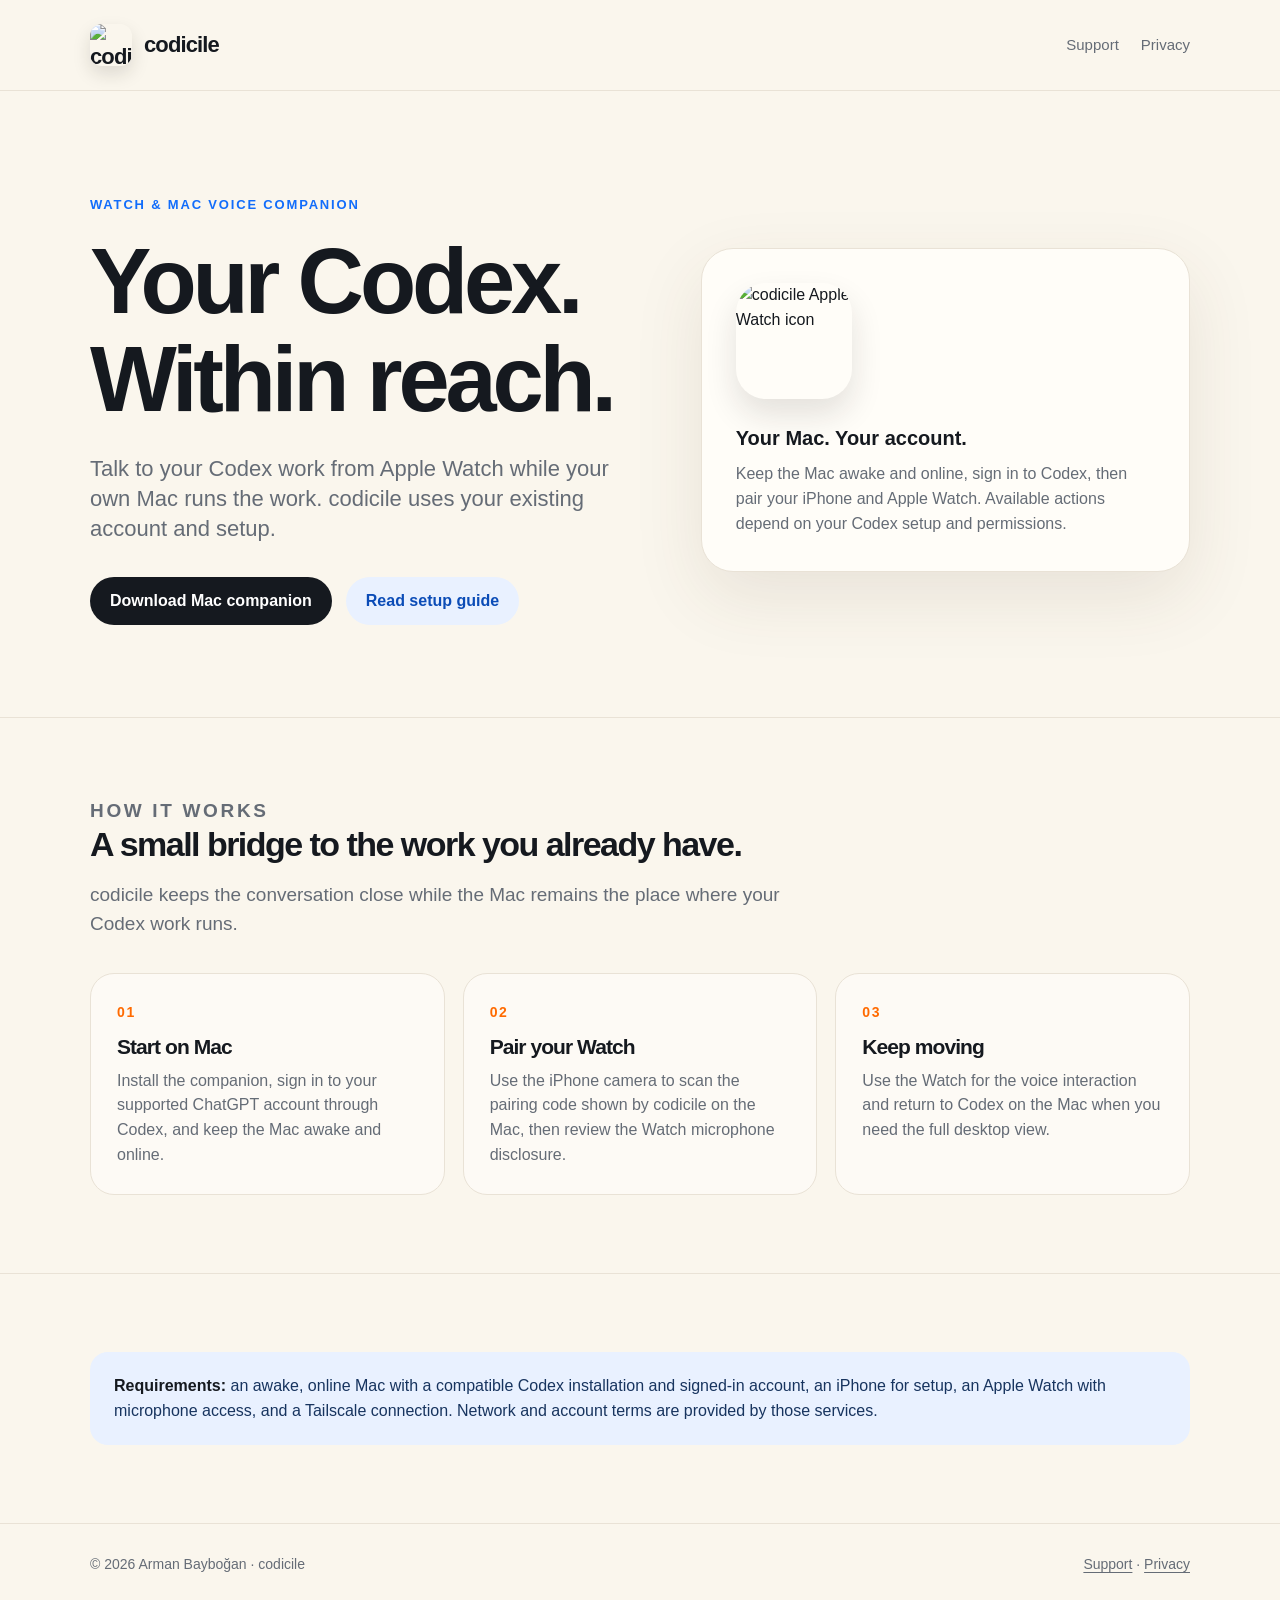
==== codicile/index.html @ d857a239 "Add codicile support, setup and privacy pages" ====
<!doctype html>
<html lang="en">
<head><meta charset="utf-8"><meta name="viewport" content="width=device-width, initial-scale=1"><title>codicile — Voice access to your Codex work</title><meta name="description" content="codicile connects Apple Watch to Codex on your own Mac so you can keep moving from your wrist."><link rel="stylesheet" href="styles.css"></head>
<body>
<header class="site-header"><div class="shell nav"><a class="brand" href="./"><img src="assets/codicile-icon.png" alt="codicile icon">codicile</a><nav class="nav-links" aria-label="Primary"><a href="support.html">Support</a><a href="privacy.html">Privacy</a></nav></div></header>
<main>
  <section class="shell hero"><div><p class="eyebrow">Watch &amp; Mac voice companion</p><h1>Your Codex.<br>Within reach.</h1><p class="lede">Talk to your Codex work from Apple Watch while your own Mac runs the work. codicile uses your existing account and setup.</p><div class="actions"><a class="button" href="https://github.com/armanbaybogan/armanbaybogan.github.io/releases/download/codicile-mac-1.1-48/codicile-Mac-48.zip">Download Mac companion</a><a class="button secondary" href="support.html">Read setup guide</a></div></div><aside class="hero-card"><img class="icon" src="assets/codicile-icon.png" alt="codicile Apple Watch icon"><strong>Your Mac. Your account.</strong><p>Keep the Mac awake and online, sign in to Codex, then pair your iPhone and Apple Watch. Available actions depend on your Codex setup and permissions.</p></aside></section>
  <section class="section"><div class="shell"><div class="section-intro"><p class="eyebrow">How it works</p><h2>A small bridge to the work you already have.</h2><p>codicile keeps the conversation close while the Mac remains the place where your Codex work runs.</p></div><div class="grid"><article class="card"><span class="number">01</span><h3>Start on Mac</h3><p>Install the companion, sign in to your supported ChatGPT account through Codex, and keep the Mac awake and online.</p></article><article class="card"><span class="number">02</span><h3>Pair your Watch</h3><p>Use the iPhone camera to scan the pairing code shown by codicile on the Mac, then review the Watch microphone disclosure.</p></article><article class="card"><span class="number">03</span><h3>Keep moving</h3><p>Use the Watch for the voice interaction and return to Codex on the Mac when you need the full desktop view.</p></article></div></div></section>
  <section class="section"><div class="shell"><div class="notice"><strong>Requirements:</strong> an awake, online Mac with a compatible Codex installation and signed-in account, an iPhone for setup, an Apple Watch with microphone access, and a Tailscale connection. Network and account terms are provided by those services.</div></div></section>
</main>
<footer class="site-footer"><div class="shell footer-row"><span>© 2026 Arman Bayboğan · codicile</span><span><a href="support.html">Support</a> · <a href="privacy.html">Privacy</a></span></div></footer>
</body></html>
---- codicile/styles.css ----
:root {
  --ivory: #faf6ed;
  --paper: #fffdf8;
  --ink: #15191f;
  --muted: #656c76;
  --line: #e9e2d6;
  --blue: #126dfb;
  --blue-soft: #e9f1ff;
  --orange: #ff6a00;
  --orange-soft: #fff0e5;
  --radius: 24px;
}

* { box-sizing: border-box; }
html { scroll-behavior: smooth; }
body { margin: 0; color: var(--ink); background: var(--ivory); font-family: -apple-system, BlinkMacSystemFont, "SF Pro Display", "Helvetica Neue", Arial, sans-serif; line-height: 1.55; }
a { color: var(--blue); text-underline-offset: 3px; }
a:hover { color: #0a51c8; }
.shell { width: min(1100px, calc(100% - 40px)); margin: 0 auto; }
.site-header { padding: 24px 0; border-bottom: 1px solid var(--line); }
.nav { display: flex; align-items: center; justify-content: space-between; gap: 24px; }
.brand { display: inline-flex; align-items: center; gap: 12px; color: var(--ink); text-decoration: none; font-weight: 760; letter-spacing: -.04em; font-size: 22px; }
.brand img { width: 42px; height: 42px; border-radius: 12px; box-shadow: 0 8px 18px rgba(30, 28, 25, .13); }
.nav-links { display: flex; gap: 22px; font-size: 15px; }
.nav-links a { color: var(--muted); text-decoration: none; }
.nav-links a:hover, .nav-links a[aria-current="page"] { color: var(--ink); }
.hero { padding: 104px 0 92px; display: grid; grid-template-columns: 1.05fr .95fr; gap: 70px; align-items: center; }
.eyebrow { margin: 0 0 18px; color: var(--blue); font-size: 13px; font-weight: 750; letter-spacing: .14em; text-transform: uppercase; }
h1, h2, h3 { letter-spacing: -.045em; line-height: 1.06; }
h1 { margin: 0; font-size: clamp(52px, 8vw, 92px); max-width: 680px; }
h2 { margin: 0 0 18px; font-size: 34px; }
h3 { margin: 34px 0 10px; font-size: 21px; }
.lede { max-width: 650px; margin: 26px 0 0; color: var(--muted); font-size: 22px; line-height: 1.35; }
.actions { display: flex; gap: 14px; flex-wrap: wrap; margin-top: 34px; }
.button { display: inline-flex; align-items: center; justify-content: center; min-height: 48px; padding: 0 20px; border-radius: 999px; background: var(--ink); color: #fff; font-weight: 700; text-decoration: none; }
.button:hover { color: #fff; background: #30343a; }
.button.secondary { background: var(--blue-soft); color: #0b4cb7; }
.button.secondary:hover { background: #d9e7ff; color: #0b4cb7; }
.hero-card { padding: 34px; border: 1px solid var(--line); border-radius: 32px; background: var(--paper); box-shadow: 0 25px 70px rgba(75, 59, 35, .10); }
.hero-card .icon { display: block; width: 116px; height: 116px; border-radius: 30px; margin-bottom: 24px; box-shadow: 0 16px 32px rgba(30, 28, 25, .12); }
.hero-card p { margin: 0; color: var(--muted); }
.hero-card strong { display: block; color: var(--ink); font-size: 20px; margin-bottom: 8px; }
.section { padding: 78px 0; border-top: 1px solid var(--line); }
.section-intro { max-width: 700px; margin-bottom: 34px; }
.section-intro p { margin: 0; color: var(--muted); font-size: 19px; }
.grid { display: grid; grid-template-columns: repeat(3, 1fr); gap: 18px; }
.card { padding: 26px; border: 1px solid var(--line); border-radius: var(--radius); background: rgba(255,253,248,.72); }
.card .number { color: var(--orange); font-size: 14px; font-weight: 800; letter-spacing: .12em; }
.card h3 { margin-top: 12px; }
.card p { margin: 0; color: var(--muted); }
.notice { padding: 22px 24px; border-radius: 18px; background: var(--blue-soft); color: #17345f; }
.notice strong { color: var(--ink); }
.article { max-width: 800px; padding: 78px 0 100px; }
.article h1 { font-size: clamp(46px, 7vw, 72px); }
.article .updated { margin: 18px 0 44px; color: var(--muted); font-size: 15px; }
.article p, .article li { color: #4f5660; font-size: 17px; }
.article ul, .article ol { padding-left: 24px; }
.article section + section { margin-top: 42px; }
.article h2 { font-size: 30px; }
.article h3 { font-size: 22px; }
.contact { display: inline-flex; align-items: center; gap: 8px; padding: 14px 18px; border-radius: 14px; background: var(--orange-soft); color: #7c3300; font-weight: 700; }
.site-footer { padding: 30px 0 44px; border-top: 1px solid var(--line); color: var(--muted); font-size: 14px; }
.site-footer .footer-row { display: flex; justify-content: space-between; gap: 20px; flex-wrap: wrap; }
.site-footer a { color: var(--muted); }
@media (max-width: 760px) {
  .shell { width: min(100% - 28px, 620px); }
  .nav { align-items: flex-start; flex-direction: column; }
  .nav-links { gap: 16px; flex-wrap: wrap; }
  .hero { grid-template-columns: 1fr; gap: 38px; padding: 70px 0 60px; }
  .grid { grid-template-columns: 1fr; }
  .article { padding: 56px 0 76px; }
}
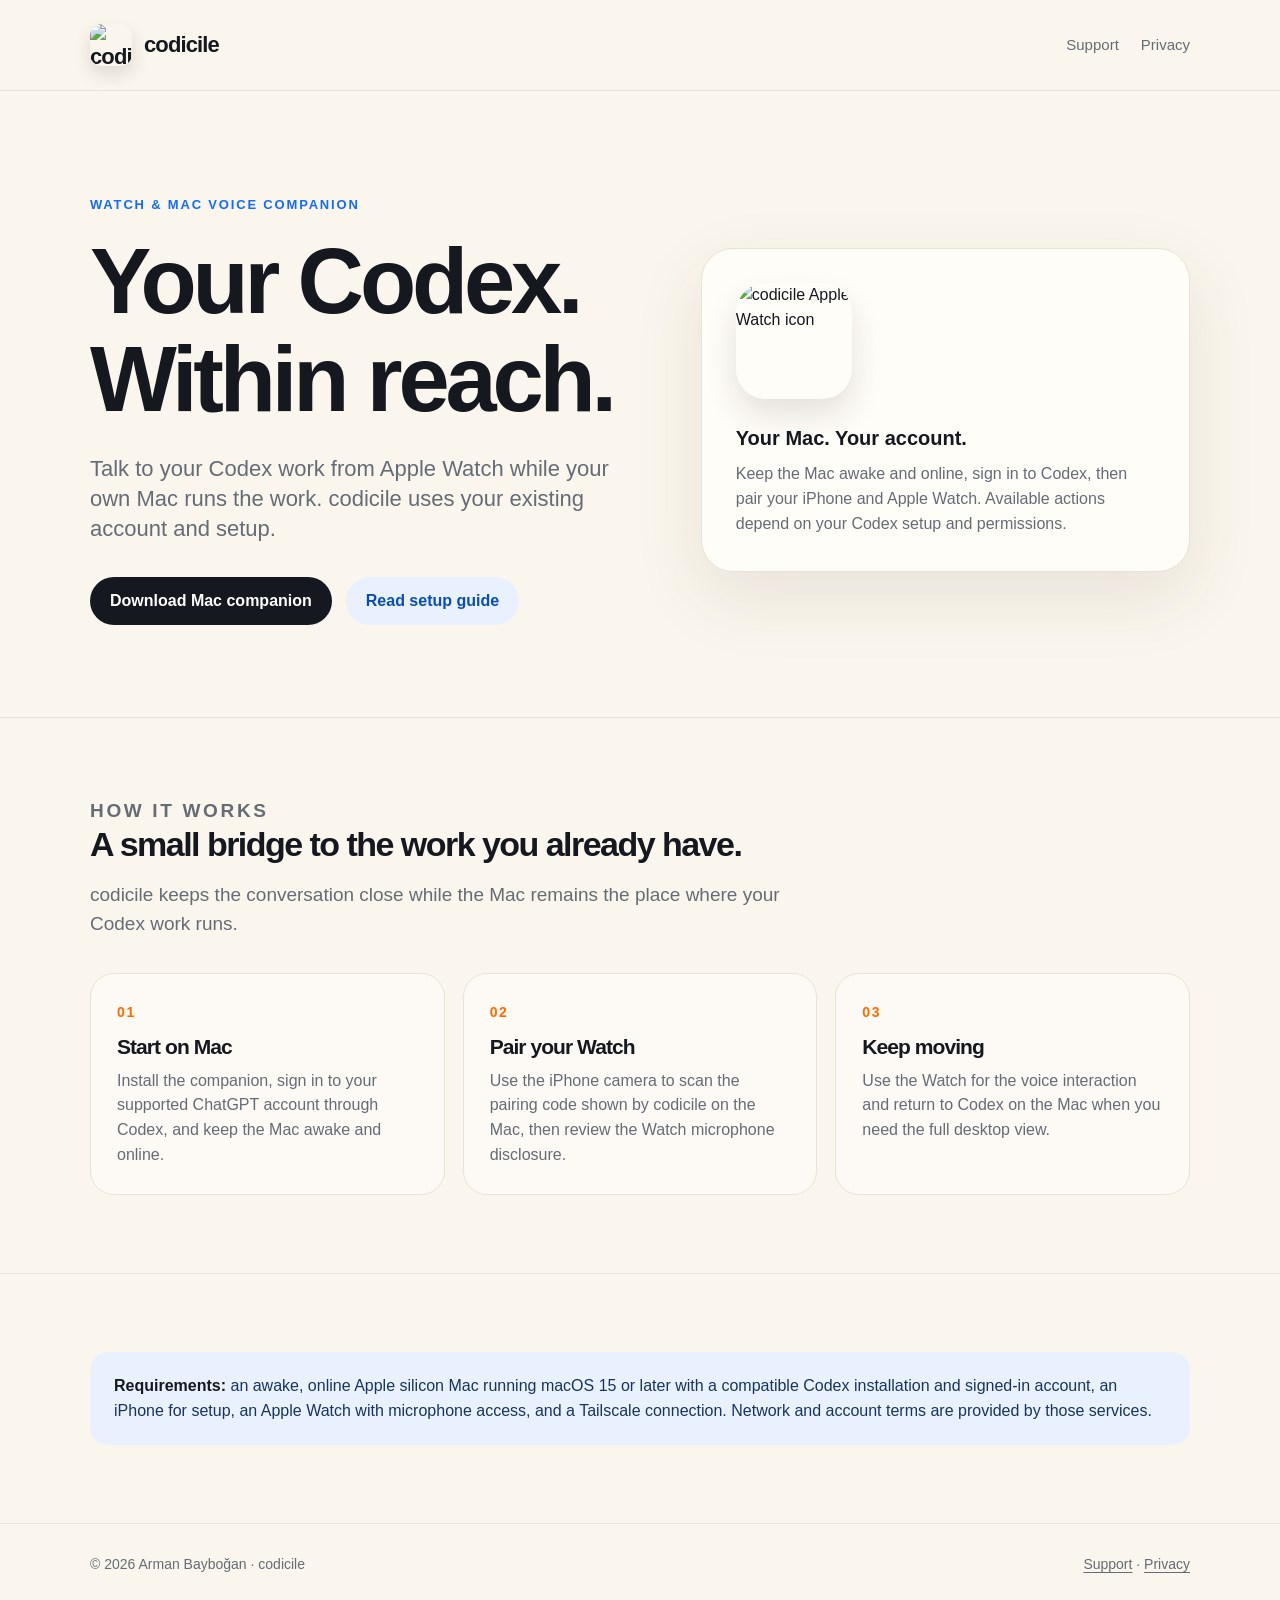
==== commit 388ef934: "Show Apple silicon requirement before download" ====
--- a/codicile/index.html
+++ b/codicile/index.html
@@ -6,7 +6,7 @@
 <main>
   <section class="shell hero"><div><p class="eyebrow">Watch &amp; Mac voice companion</p><h1>Your Codex.<br>Within reach.</h1><p class="lede">Talk to your Codex work from Apple Watch while your own Mac runs the work. codicile uses your existing account and setup.</p><div class="actions"><a class="button" href="https://github.com/armanbaybogan/armanbaybogan.github.io/releases/download/codicile-mac-1.1-48/codicile-Mac-48.zip">Download Mac companion</a><a class="button secondary" href="support.html">Read setup guide</a></div></div><aside class="hero-card"><img class="icon" src="assets/codicile-icon.png" alt="codicile Apple Watch icon"><strong>Your Mac. Your account.</strong><p>Keep the Mac awake and online, sign in to Codex, then pair your iPhone and Apple Watch. Available actions depend on your Codex setup and permissions.</p></aside></section>
   <section class="section"><div class="shell"><div class="section-intro"><p class="eyebrow">How it works</p><h2>A small bridge to the work you already have.</h2><p>codicile keeps the conversation close while the Mac remains the place where your Codex work runs.</p></div><div class="grid"><article class="card"><span class="number">01</span><h3>Start on Mac</h3><p>Install the companion, sign in to your supported ChatGPT account through Codex, and keep the Mac awake and online.</p></article><article class="card"><span class="number">02</span><h3>Pair your Watch</h3><p>Use the iPhone camera to scan the pairing code shown by codicile on the Mac, then review the Watch microphone disclosure.</p></article><article class="card"><span class="number">03</span><h3>Keep moving</h3><p>Use the Watch for the voice interaction and return to Codex on the Mac when you need the full desktop view.</p></article></div></div></section>
-  <section class="section"><div class="shell"><div class="notice"><strong>Requirements:</strong> an awake, online Mac with a compatible Codex installation and signed-in account, an iPhone for setup, an Apple Watch with microphone access, and a Tailscale connection. Network and account terms are provided by those services.</div></div></section>
+  <section class="section"><div class="shell"><div class="notice"><strong>Requirements:</strong> an awake, online Apple silicon Mac running macOS 15 or later with a compatible Codex installation and signed-in account, an iPhone for setup, an Apple Watch with microphone access, and a Tailscale connection. Network and account terms are provided by those services.</div></div></section>
 </main>
 <footer class="site-footer"><div class="shell footer-row"><span>© 2026 Arman Bayboğan · codicile</span><span><a href="support.html">Support</a> · <a href="privacy.html">Privacy</a></span></div></footer>
 </body></html>
